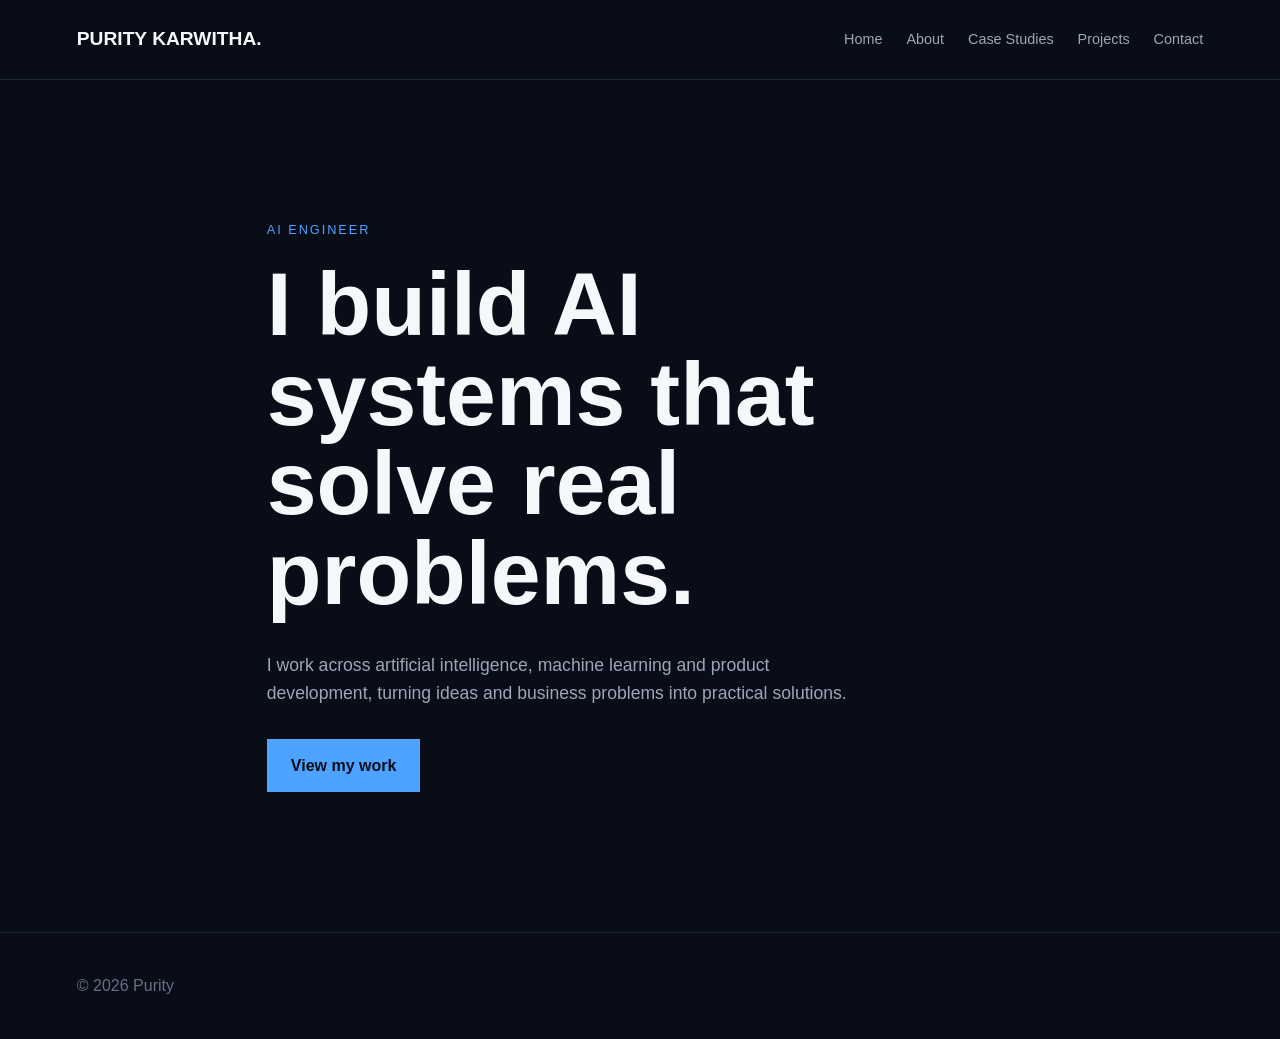
==== index.html @ 37aed7cf "Update index.html" ====
<!DOCTYPE html>
<html lang="en">
<head>
    <meta charset="UTF-8">
    <meta name="viewport" content="width=device-width, initial-scale=1.0">
    <title>Purity Karwitha | AI Engineer</title>
    <link rel="stylesheet" href="style.css">
</head>

<body>

<header>
    <nav>
        <a href="index.html" class="logo">PURITY KARWITHA.</a>

        <div class="nav-links">
            <a href="index.html">Home</a>
            <a href="about.html">About</a>
            <a href="case-studies.html">Case Studies</a>
            <a href="projects.html">Projects</a>
            <a href="contact.html">Contact</a>
        </div>
    </nav>
</header>

<main>

    <section class="hero">
        <p class="eyebrow">AI ENGINEER</p>

        <h1>
            I build AI systems
            that solve real problems.
        </h1>

        <p class="intro">
            I work across artificial intelligence, machine learning
            and product development, turning ideas and business problems
            into practical solutions.
        </p>

        <a href="case-studies.html" class="button">
            View my work
        </a>
    </section>

</main>

<footer>
    <p>© 2026 Purity</p>
</footer>

</body>
</html>
---- style.css ----
* {
    margin: 0;
    padding: 0;
    box-sizing: border-box;
}

body {
    font-family: Arial, sans-serif;
    background: #080D18;
    color: #F5F7FA;
    line-height: 1.6;
}

header {
    padding: 24px 6%;
    border-bottom: 1px solid #1B2638;
}

nav {
    display: flex;
    justify-content: space-between;
    align-items: center;
}

.logo {
    font-weight: bold;
    font-size: 1.2rem;
    color: #F5F7FA;
    text-decoration: none;
}

.nav-links {
    display: flex;
    gap: 24px;
}

.nav-links a {
    color: #9BA7B8;
    text-decoration: none;
    font-size: 0.9rem;
}

.nav-links a:hover {
    color: #4DA3FF;
}

.hero {
    max-width: 900px;
    margin: 140px auto;
    padding: 0 6%;
}

.eyebrow {
    color: #4DA3FF;
    font-size: 0.8rem;
    letter-spacing: 0.15em;
    margin-bottom: 20px;
}

h1 {
    font-size: clamp(3rem, 7vw, 6rem);
    line-height: 1;
    max-width: 850px;
    margin-bottom: 32px;
}

.intro {
    max-width: 600px;
    font-size: 1.1rem;
    color: #9BA7B8;
    margin-bottom: 32px;
}

.button {
    display: inline-block;
    background: #4DA3FF;
    color: #080D18;
    padding: 14px 24px;
    text-decoration: none;
    font-weight: bold;
}

.button:hover {
    background: #78BBFF;
}

.page {
    max-width: 900px;
    margin: 120px auto;
    padding: 0 6%;
}

.page h1 {
    max-width: 800px;
    margin-bottom: 50px;
}

.content {
    max-width: 650px;
}

.content p {
    margin-bottom: 24px;
    font-size: 1.1rem;
    color: #9BA7B8;
}

footer {
    padding: 40px 6%;
    color: #667085;
    border-top: 1px solid #1B2638;
}

@media (max-width: 700px) {

    nav {
        align-items: flex-start;
        gap: 20px;
    }

    .nav-links {
        flex-wrap: wrap;
        justify-content: flex-end;
        gap: 12px;
    }

    .hero {
        margin: 90px auto;
    }

    h1 {
        font-size: 3rem;
    }
}

.page {
    max-width: 900px;
    margin: 120px auto;
    padding: 0 6%;
}

.page h1 {
    max-width: 800px;
    margin-bottom: 50px;
}

.content {
    max-width: 650px;
}

.content p {
    margin-bottom: 24px;
    font-size: 1.1rem;
    color:  #9BA7B8;
}
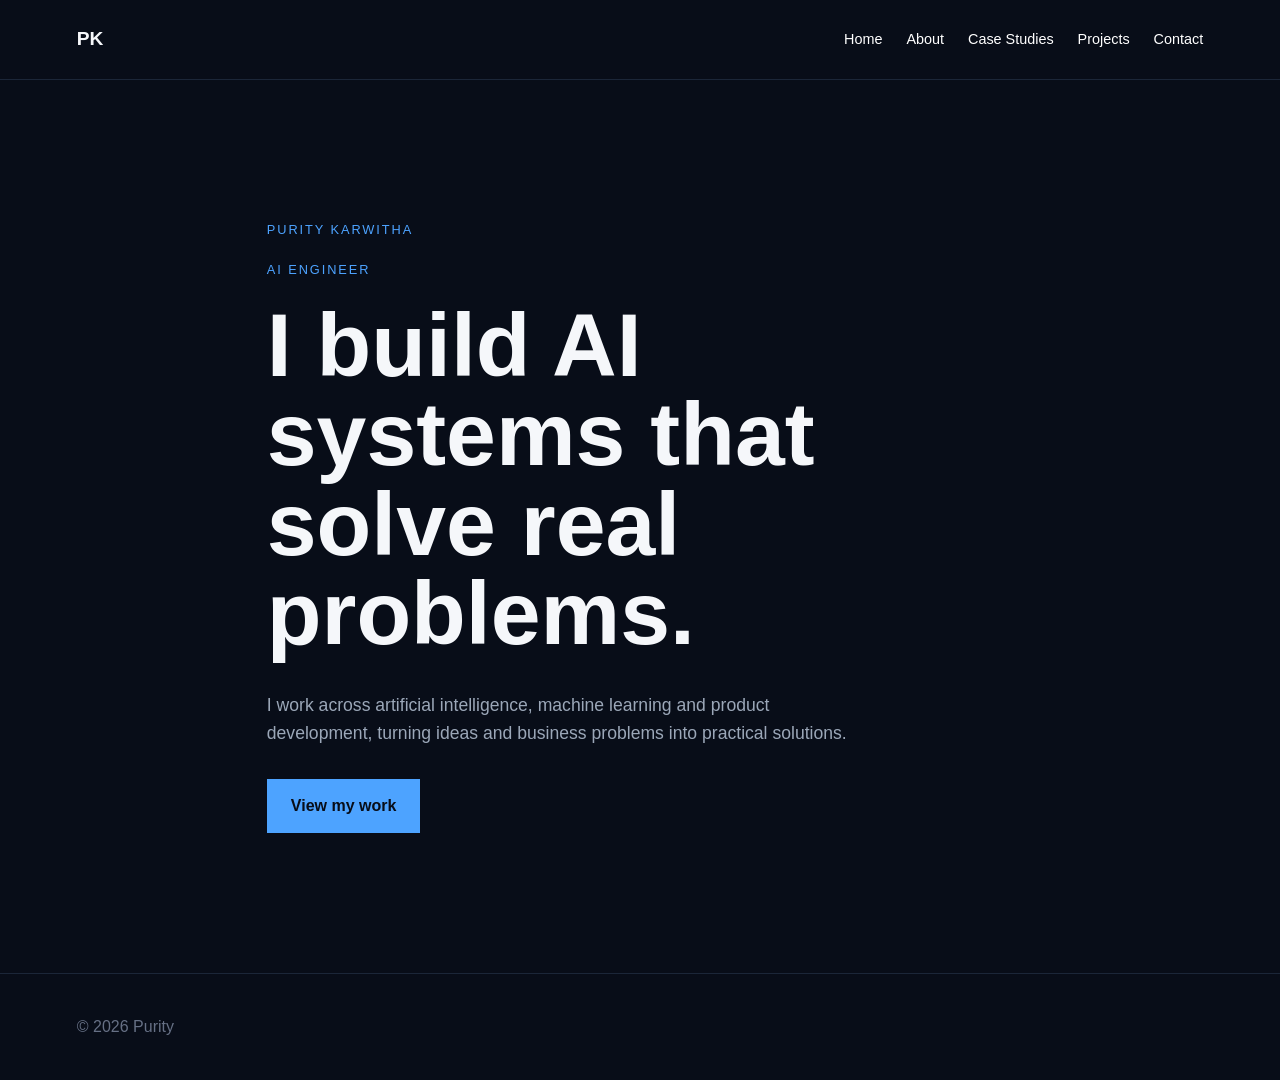
==== commit bcd29c60: "Update logo text from 'PURITY KARWITHA' to 'PK'" ====
--- a/index.html
+++ b/index.html
@@ -11,7 +11,7 @@
 
 <header>
     <nav>
-        <a href="index.html" class="logo">PURITY KARWITHA.</a>
+        <a href="index.html" class="logo">PK</a>
 
         <div class="nav-links">
             <a href="index.html">Home</a>
@@ -26,6 +26,7 @@
 <main>
 
     <section class="hero">
+        <p class="eyebrow">PURITY KARWITHA</p>
         <p class="eyebrow">AI ENGINEER</p>
 
         <h1>
--- a/style.css
+++ b/style.css
@@ -35,7 +35,7 @@
 }
 
 .nav-links a {
-    color: #9BA7B8;
+    color: white;
     text-decoration: none;
     font-size: 0.9rem;
 }
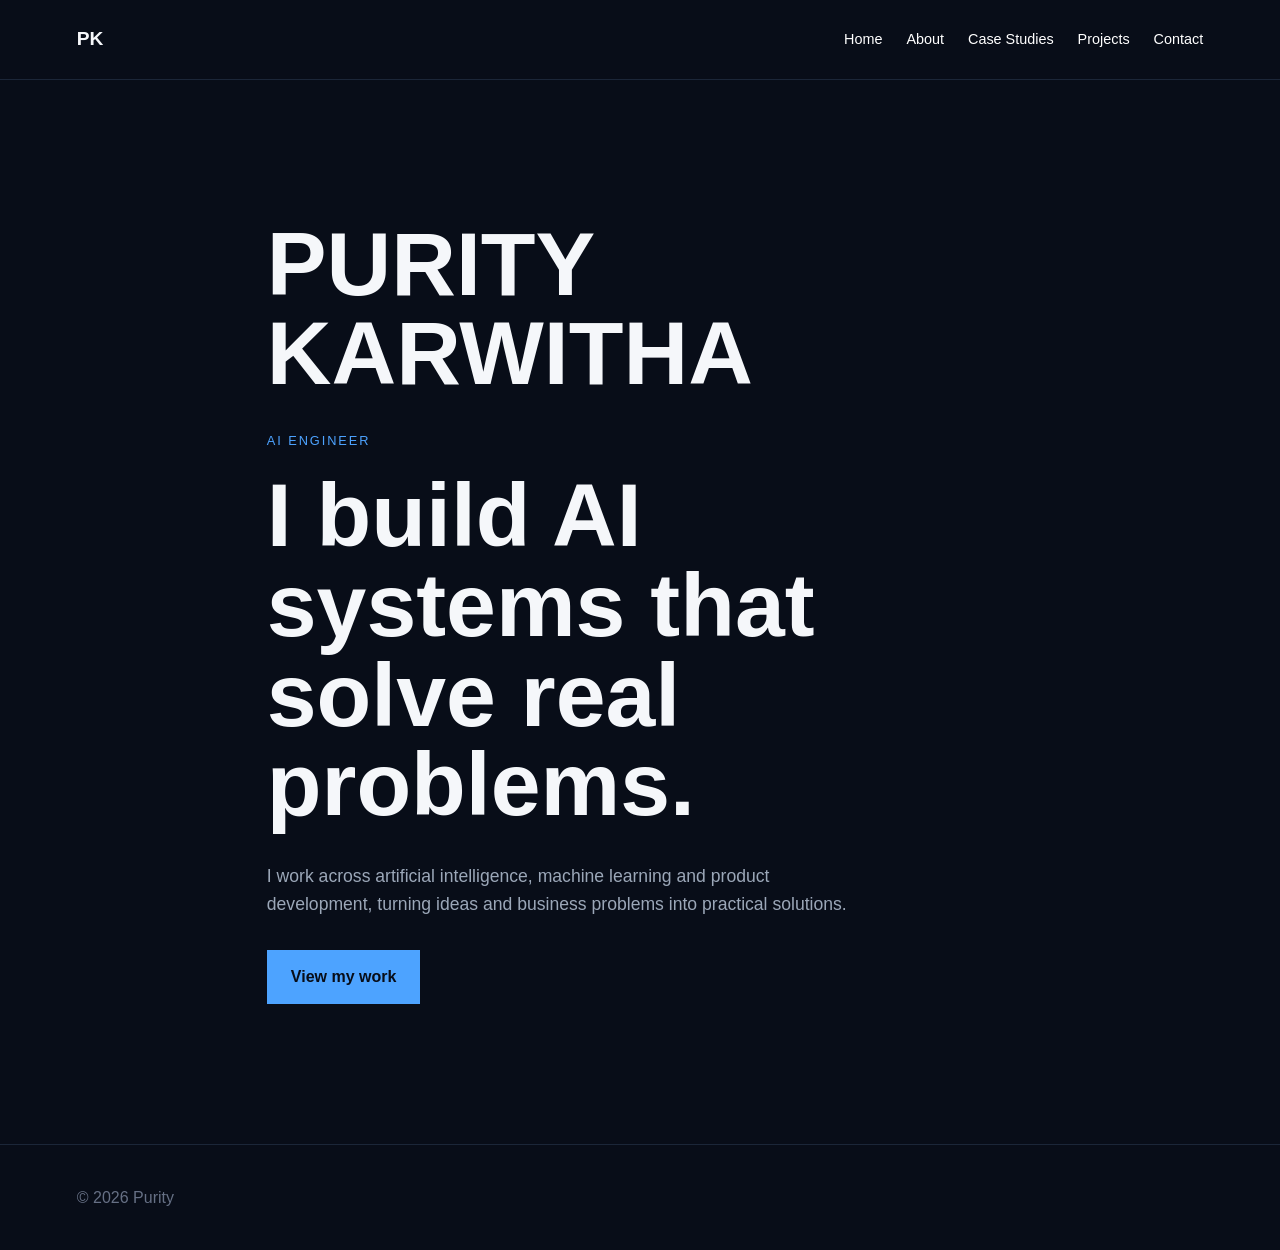
==== commit 1f67d84c: "Change eyebrow paragraph to main heading" ====
--- a/index.html
+++ b/index.html
@@ -26,7 +26,7 @@
 <main>
 
     <section class="hero">
-        <p class="eyebrow">PURITY KARWITHA</p>
+        <h1>PURITY KARWITHA</h1>
         <p class="eyebrow">AI ENGINEER</p>
 
         <h1>
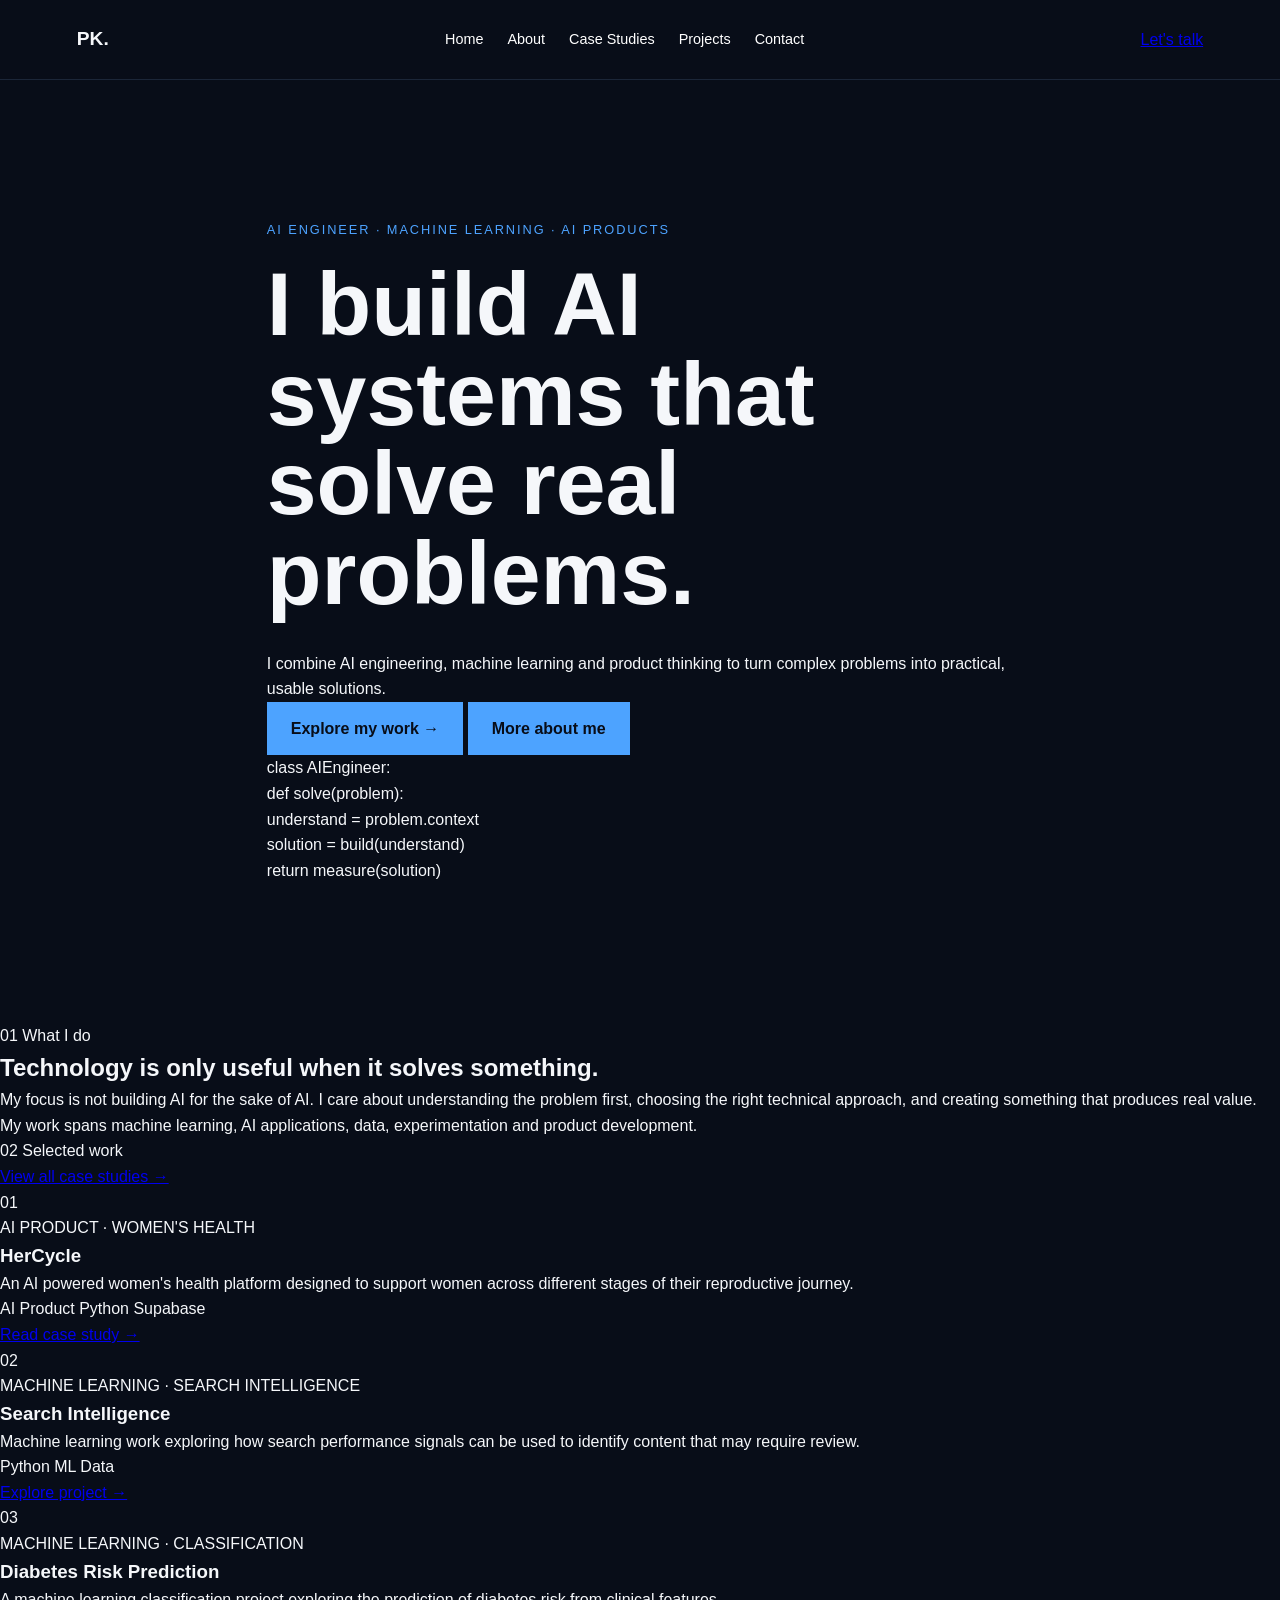
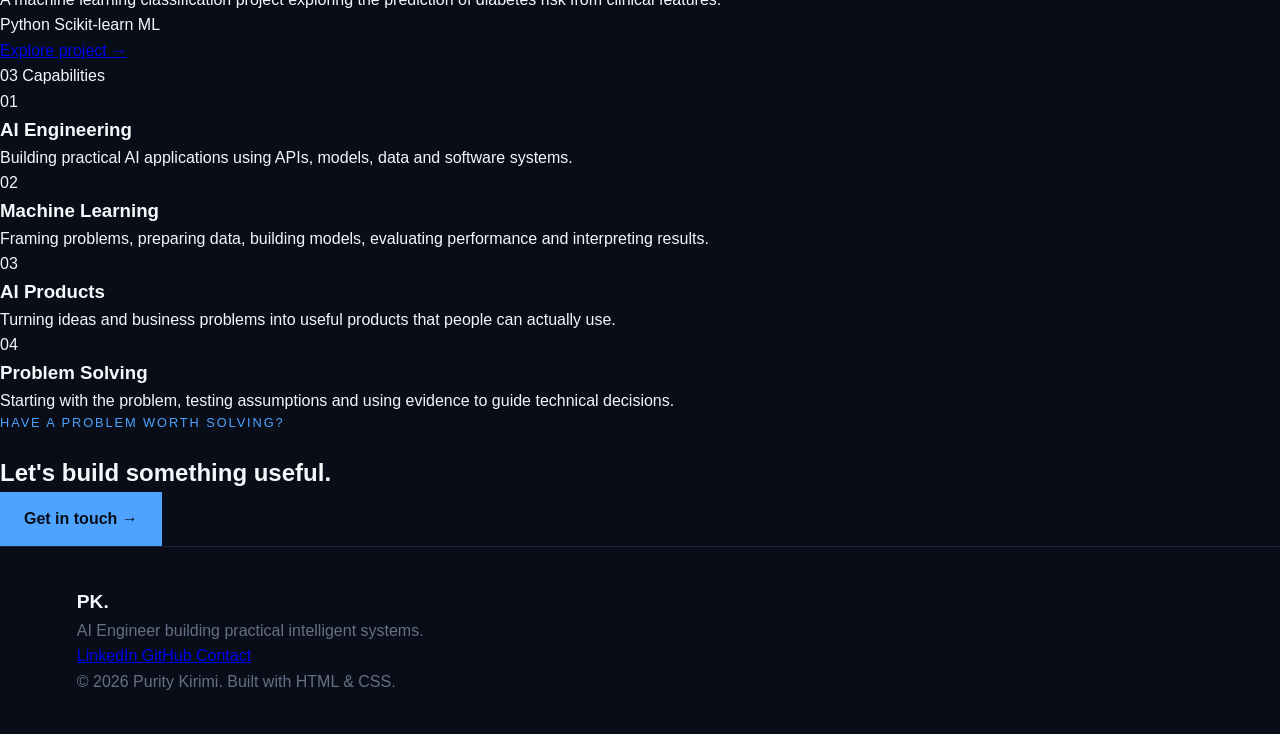
==== commit 0163e01f: "Revise header, title, and footer content Updated the title and footer information, modified header a" ====
--- a/index.html
+++ b/index.html
@@ -3,52 +3,392 @@
 <head>
     <meta charset="UTF-8">
     <meta name="viewport" content="width=device-width, initial-scale=1.0">
-    <title>Purity Karwitha | AI Engineer</title>
+
+    <title>Purity Kirimi | AI Engineer</title>
+
+    <meta name="description"
+          content="Purity Kirimi is an AI Engineer building practical AI, machine learning and intelligent products that solve real problems.">
+
     <link rel="stylesheet" href="style.css">
 </head>
 
 <body>
 
-<header>
-    <nav>
-        <a href="index.html" class="logo">PK</a>
+<header class="site-header">
+    <nav class="navbar">
+
+        <a href="index.html" class="logo">
+            PK<span>.</span>
+        </a>
 
         <div class="nav-links">
-            <a href="index.html">Home</a>
+            <a href="index.html" class="active">Home</a>
             <a href="about.html">About</a>
             <a href="case-studies.html">Case Studies</a>
             <a href="projects.html">Projects</a>
             <a href="contact.html">Contact</a>
         </div>
+
+        <a href="contact.html" class="nav-cta">
+            Let's talk
+        </a>
+
     </nav>
 </header>
 
+
 <main>
 
+    <!-- HERO -->
+
     <section class="hero">
-        <h1>PURITY KARWITHA</h1>
-        <p class="eyebrow">AI ENGINEER</p>
-
-        <h1>
-            I build AI systems
-            that solve real problems.
-        </h1>
-
-        <p class="intro">
-            I work across artificial intelligence, machine learning
-            and product development, turning ideas and business problems
-            into practical solutions.
+
+        <div class="hero-content">
+
+            <p class="eyebrow">
+                AI ENGINEER · MACHINE LEARNING · AI PRODUCTS
+            </p>
+
+            <h1>
+                I build AI systems
+                <span>that solve real problems.</span>
+            </h1>
+
+            <p class="hero-description">
+                I combine AI engineering, machine learning and product
+                thinking to turn complex problems into practical,
+                usable solutions.
+            </p>
+
+            <div class="hero-buttons">
+
+                <a href="case-studies.html" class="button primary">
+                    Explore my work →
+                </a>
+
+                <a href="about.html" class="button secondary">
+                    More about me
+                </a>
+
+            </div>
+
+        </div>
+
+
+        <div class="hero-visual">
+
+            <div class="orb orb-one"></div>
+            <div class="orb orb-two"></div>
+
+            <div class="code-card">
+
+                <div class="window-bar">
+                    <span></span>
+                    <span></span>
+                    <span></span>
+                </div>
+
+                <div class="code-content">
+
+                    <p><span class="code-keyword">class</span> AIEngineer:</p>
+
+                    <p class="indent">
+                        <span class="code-keyword">def</span>
+                        <span class="code-function">solve</span>(problem):
+                    </p>
+
+                    <p class="indent-two">
+                        understand = problem.context
+                    </p>
+
+                    <p class="indent-two">
+                        solution = build(understand)
+                    </p>
+
+                    <p class="indent-two">
+                        <span class="code-keyword">return</span> measure(solution)
+                    </p>
+
+                </div>
+
+            </div>
+
+        </div>
+
+    </section>
+
+
+    <!-- TRUST / INTRO -->
+
+    <section class="intro-section">
+
+        <div class="section-label">
+            <span>01</span>
+            What I do
+        </div>
+
+        <div class="intro-grid">
+
+            <h2>
+                Technology is only useful
+                when it solves something.
+            </h2>
+
+            <div>
+                <p>
+                    My focus is not building AI for the sake of AI.
+                    I care about understanding the problem first,
+                    choosing the right technical approach, and
+                    creating something that produces real value.
+                </p>
+
+                <p>
+                    My work spans machine learning, AI applications,
+                    data, experimentation and product development.
+                </p>
+            </div>
+
+        </div>
+
+    </section>
+
+
+    <!-- SELECTED WORK -->
+
+    <section class="work-section">
+
+        <div class="section-heading">
+
+            <div class="section-label">
+                <span>02</span>
+                Selected work
+            </div>
+
+            <a href="case-studies.html">
+                View all case studies →
+            </a>
+
+        </div>
+
+
+        <div class="work-grid">
+
+            <article class="work-card featured">
+
+                <div class="work-number">01</div>
+
+                <div class="work-content">
+
+                    <p class="work-type">
+                        AI PRODUCT · WOMEN'S HEALTH
+                    </p>
+
+                    <h3>HerCycle</h3>
+
+                    <p>
+                        An AI powered women's health platform designed
+                        to support women across different stages of
+                        their reproductive journey.
+                    </p>
+
+                    <div class="tags">
+                        <span>AI</span>
+                        <span>Product</span>
+                        <span>Python</span>
+                        <span>Supabase</span>
+                    </div>
+
+                    <a href="case-studies.html" class="text-link">
+                        Read case study →
+                    </a>
+
+                </div>
+
+            </article>
+
+
+            <article class="work-card">
+
+                <div class="work-number">02</div>
+
+                <div class="work-content">
+
+                    <p class="work-type">
+                        MACHINE LEARNING · SEARCH INTELLIGENCE
+                    </p>
+
+                    <h3>Search Intelligence</h3>
+
+                    <p>
+                        Machine learning work exploring how search
+                        performance signals can be used to identify
+                        content that may require review.
+                    </p>
+
+                    <div class="tags">
+                        <span>Python</span>
+                        <span>ML</span>
+                        <span>Data</span>
+                    </div>
+
+                    <a href="case-studies.html" class="text-link">
+                        Explore project →
+                    </a>
+
+                </div>
+
+            </article>
+
+
+            <article class="work-card">
+
+                <div class="work-number">03</div>
+
+                <div class="work-content">
+
+                    <p class="work-type">
+                        MACHINE LEARNING · CLASSIFICATION
+                    </p>
+
+                    <h3>Diabetes Risk Prediction</h3>
+
+                    <p>
+                        A machine learning classification project
+                        exploring the prediction of diabetes risk
+                        from clinical features.
+                    </p>
+
+                    <div class="tags">
+                        <span>Python</span>
+                        <span>Scikit-learn</span>
+                        <span>ML</span>
+                    </div>
+
+                    <a href="case-studies.html" class="text-link">
+                        Explore project →
+                    </a>
+
+                </div>
+
+            </article>
+
+        </div>
+
+    </section>
+
+
+    <!-- CAPABILITIES -->
+
+    <section class="capabilities-section">
+
+        <div class="section-label">
+            <span>03</span>
+            Capabilities
+        </div>
+
+        <div class="capabilities-grid">
+
+            <div class="capability">
+                <span>01</span>
+                <h3>AI Engineering</h3>
+                <p>
+                    Building practical AI applications using APIs,
+                    models, data and software systems.
+                </p>
+            </div>
+
+            <div class="capability">
+                <span>02</span>
+                <h3>Machine Learning</h3>
+                <p>
+                    Framing problems, preparing data, building models,
+                    evaluating performance and interpreting results.
+                </p>
+            </div>
+
+            <div class="capability">
+                <span>03</span>
+                <h3>AI Products</h3>
+                <p>
+                    Turning ideas and business problems into useful
+                    products that people can actually use.
+                </p>
+            </div>
+
+            <div class="capability">
+                <span>04</span>
+                <h3>Problem Solving</h3>
+                <p>
+                    Starting with the problem, testing assumptions and
+                    using evidence to guide technical decisions.
+                </p>
+            </div>
+
+        </div>
+
+    </section>
+
+
+    <!-- CTA -->
+
+    <section class="final-cta">
+
+        <p class="eyebrow">
+            HAVE A PROBLEM WORTH SOLVING?
         </p>
 
-        <a href="case-studies.html" class="button">
-            View my work
+        <h2>
+            Let's build something
+            useful.
+        </h2>
+
+        <a href="contact.html" class="button primary">
+            Get in touch →
         </a>
+
     </section>
 
 </main>
 
+
 <footer>
-    <p>© 2026 Purity</p>
+
+    <div class="footer-content">
+
+        <div>
+            <a href="index.html" class="logo">
+                PK<span>.</span>
+            </a>
+
+            <p>
+                AI Engineer building practical intelligent systems.
+            </p>
+        </div>
+
+        <div class="footer-links">
+
+            <a href="https://www.linkedin.com/in/purity-karwitha-9357a41b6"
+               target="_blank">
+                LinkedIn
+            </a>
+
+            <a href="https://github.com/pkirimi"
+               target="_blank">
+                GitHub
+            </a>
+
+            <a href="contact.html">
+                Contact
+            </a>
+
+        </div>
+
+    </div>
+
+    <p class="copyright">
+        © 2026 Purity Kirimi. Built with HTML & CSS.
+    </p>
+
 </footer>
 
 </body>
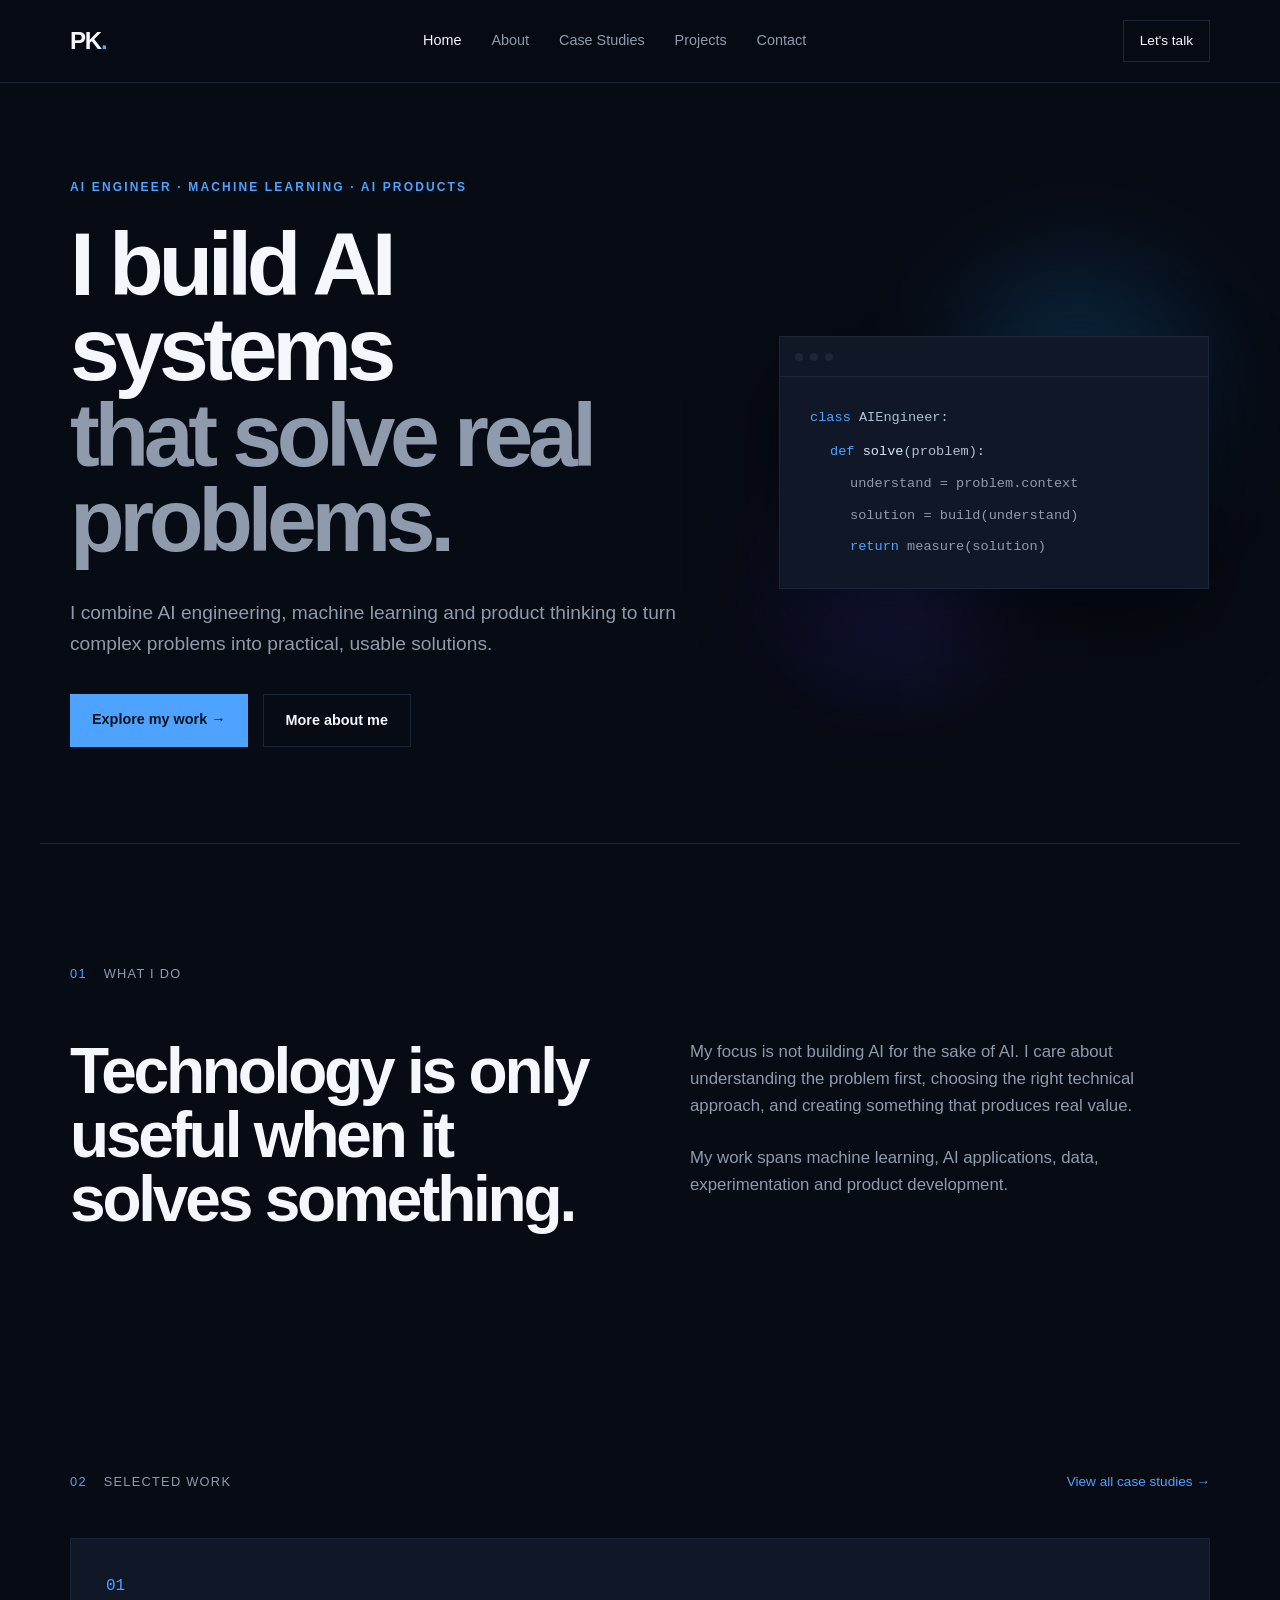
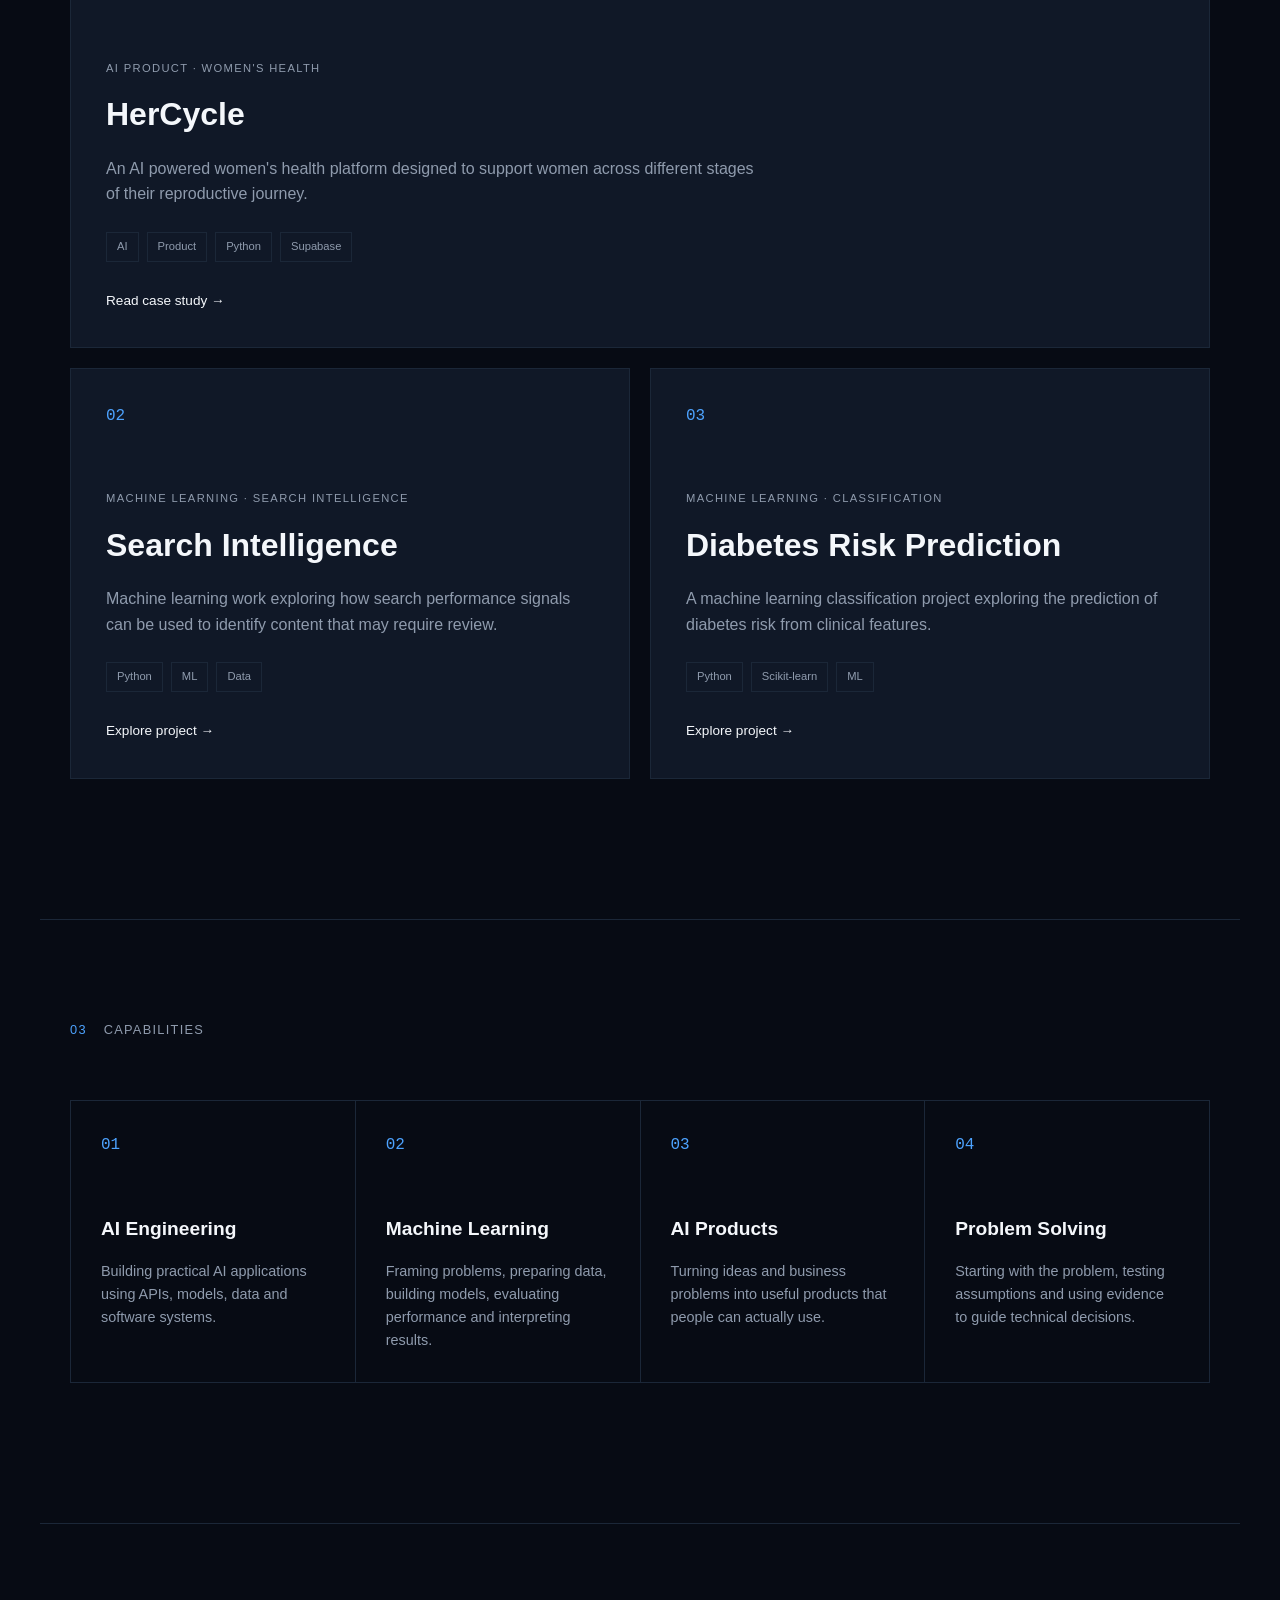
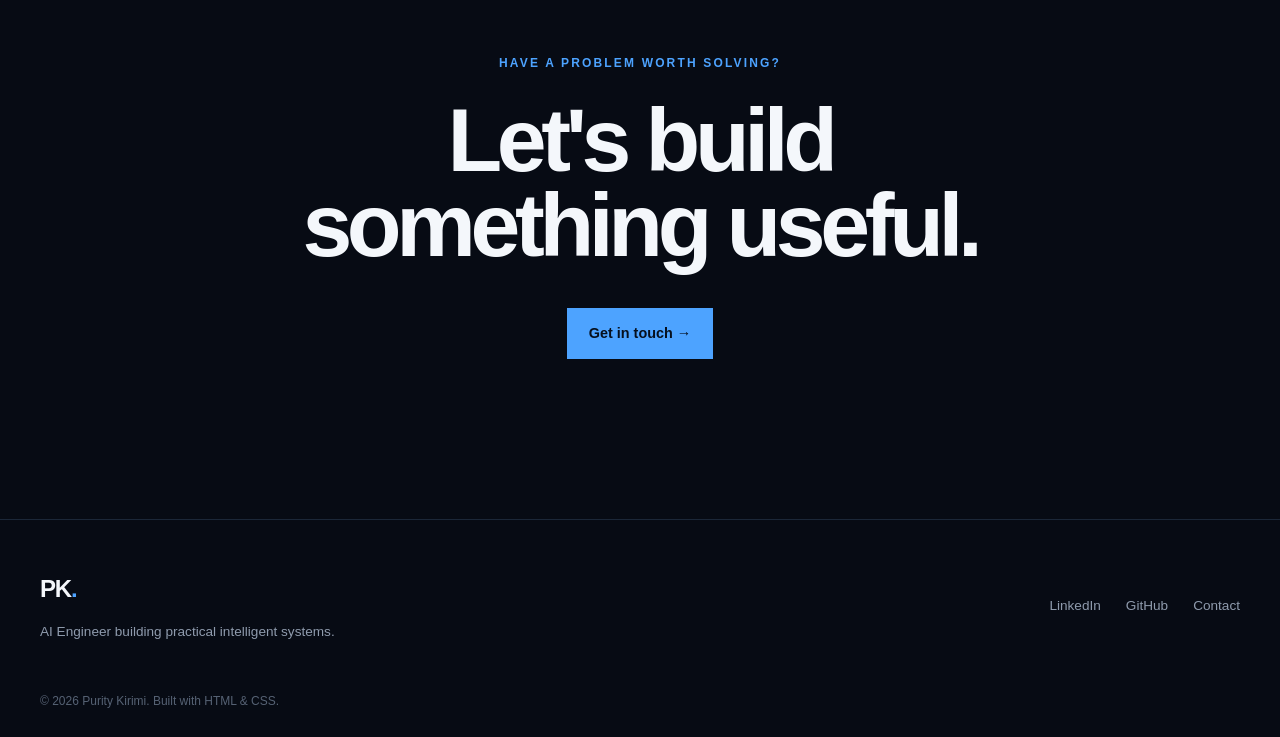
==== commit 093dd7db: "Add meta tags to index.html for SEO Added meta tags for SEO and social sharing." ====
--- a/index.html
+++ b/index.html
@@ -1,5 +1,11 @@
 <!DOCTYPE html>
 <html lang="en">
+    <meta name="description" content="Purity Kirimi — AI Product Engineer building practical AI, machine learning and intelligent products that solve real problems.">
+<meta name="author" content="Purity Kirimi">
+<meta property="og:title" content="Purity Kirimi | AI Product Engineer">
+<meta property="og:description" content="AI Product Engineer building practical AI and intelligent products to solve real problems.">
+<meta property="og:type" content="website">
+<meta property="og:url" content="https://pkirimi.github.io/Purity-Portfolio/">
 <head>
     <meta charset="UTF-8">
     <meta name="viewport" content="width=device-width, initial-scale=1.0">
--- a/style.css
+++ b/style.css
@@ -4,152 +4,874 @@
     box-sizing: border-box;
 }
 
+:root {
+    --bg: #070B14;
+    --bg-light: #0C1220;
+    --card: #101827;
+    --card-hover: #131F32;
+
+    --text: #F4F7FB;
+    --muted: #8F9BAD;
+
+    --blue: #4DA3FF;
+    --blue-light: #82C2FF;
+
+    --border: #1B2738;
+
+    --max-width: 1200px;
+}
+
+html {
+    scroll-behavior: smooth;
+}
+
 body {
-    font-family: Arial, sans-serif;
-    background: #080D18;
-    color: #F5F7FA;
+    font-family: Arial, Helvetica, sans-serif;
+    background: var(--bg);
+    color: var(--text);
     line-height: 1.6;
 }
 
-header {
-    padding: 24px 6%;
-    border-bottom: 1px solid #1B2638;
-}
-
-nav {
+a {
+    color: inherit;
+    text-decoration: none;
+}
+
+
+/* HEADER */
+
+.site-header {
+    border-bottom: 1px solid var(--border);
+    position: sticky;
+    top: 0;
+    z-index: 100;
+    background: rgba(7, 11, 20, 0.92);
+    backdrop-filter: blur(14px);
+}
+
+.navbar {
+    max-width: var(--max-width);
+    margin: auto;
+    padding: 20px 30px;
+
+    display: flex;
+    align-items: center;
+    justify-content: space-between;
+}
+
+.logo {
+    font-size: 1.5rem;
+    font-weight: 800;
+    letter-spacing: -0.05em;
+}
+
+.logo span {
+    color: var(--blue);
+}
+
+.nav-links {
+    display: flex;
+    gap: 30px;
+}
+
+.nav-links a {
+    color: var(--muted);
+    font-size: 0.9rem;
+    transition: 0.2s;
+}
+
+.nav-links a:hover,
+.nav-links .active {
+    color: var(--text);
+}
+
+.nav-cta {
+    border: 1px solid var(--border);
+    padding: 9px 16px;
+    font-size: 0.85rem;
+}
+
+.nav-cta:hover {
+    border-color: var(--blue);
+}
+
+
+/* GENERAL */
+
+main {
+    overflow: hidden;
+}
+
+.hero,
+.intro-section,
+.work-section,
+.capabilities-section,
+.final-cta {
+    max-width: var(--max-width);
+    margin: auto;
+    padding-left: 30px;
+    padding-right: 30px;
+}
+
+.eyebrow {
+    color: var(--blue);
+    font-size: 0.75rem;
+    letter-spacing: 0.18em;
+    font-weight: 700;
+}
+
+.section-label {
+    color: var(--muted);
+    font-size: 0.8rem;
+    letter-spacing: 0.1em;
+    text-transform: uppercase;
+}
+
+.section-label span {
+    color: var(--blue);
+    margin-right: 12px;
+}
+
+
+/* HERO */
+
+.hero {
+    min-height: 760px;
+
+    display: grid;
+    grid-template-columns: 1.2fr 0.8fr;
+    align-items: center;
+    gap: 60px;
+}
+
+.hero h1 {
+    font-size: clamp(3.5rem, 7vw, 7rem);
+    line-height: 0.95;
+    letter-spacing: -0.06em;
+    margin: 25px 0 35px;
+}
+
+.hero h1 span {
+    display: block;
+    color: var(--muted);
+}
+
+.hero-description {
+    max-width: 650px;
+    font-size: 1.2rem;
+    color: var(--muted);
+    margin-bottom: 35px;
+}
+
+.hero-buttons {
+    display: flex;
+    gap: 15px;
+    flex-wrap: wrap;
+}
+
+.button {
+    display: inline-block;
+    padding: 14px 22px;
+    font-size: 0.9rem;
+    font-weight: 700;
+    transition: 0.2s;
+}
+
+.button.primary {
+    background: var(--blue);
+    color: #06101E;
+}
+
+.button.primary:hover {
+    background: var(--blue-light);
+    transform: translateY(-2px);
+}
+
+.button.secondary {
+    border: 1px solid var(--border);
+    color: var(--text);
+}
+
+.button.secondary:hover {
+    border-color: var(--blue);
+}
+
+
+/* HERO VISUAL */
+
+.hero-visual {
+    height: 430px;
+    position: relative;
+
+    display: flex;
+    align-items: center;
+    justify-content: center;
+}
+
+.code-card {
+    width: 100%;
+    max-width: 430px;
+    background: var(--card);
+    border: 1px solid var(--border);
+    box-shadow: 0 30px 80px rgba(0, 0, 0, 0.45);
+    position: relative;
+    z-index: 2;
+}
+
+.window-bar {
+    height: 40px;
+    border-bottom: 1px solid var(--border);
+    display: flex;
+    align-items: center;
+    gap: 7px;
+    padding-left: 15px;
+}
+
+.window-bar span {
+    width: 8px;
+    height: 8px;
+    border-radius: 50%;
+    background: var(--border);
+}
+
+.code-content {
+    padding: 30px;
+    font-family: "Courier New", monospace;
+    font-size: 0.85rem;
+    color: #AFC0D5;
+}
+
+.code-keyword {
+    color: var(--blue);
+}
+
+.code-function {
+    color: #D9E8F7;
+}
+
+.indent {
+    padding-left: 20px;
+    margin-top: 12px;
+}
+
+.indent-two {
+    padding-left: 40px;
+    margin-top: 10px;
+    color: var(--muted);
+}
+
+.orb {
+    position: absolute;
+    border-radius: 50%;
+    filter: blur(60px);
+    opacity: 0.35;
+}
+
+.orb-one {
+    width: 220px;
+    height: 220px;
+    background: #1769AA;
+    top: 30px;
+    right: 20px;
+}
+
+.orb-two {
+    width: 160px;
+    height: 160px;
+    background: #4338CA;
+    bottom: 20px;
+    left: 30px;
+}
+
+
+/* INTRO */
+
+.intro-section {
+    padding-top: 120px;
+    padding-bottom: 140px;
+    border-top: 1px solid var(--border);
+}
+
+.intro-grid {
+    margin-top: 55px;
+
+    display: grid;
+    grid-template-columns: 1fr 1fr;
+    gap: 100px;
+}
+
+.intro-grid h2 {
+    font-size: clamp(2.5rem, 5vw, 4.5rem);
+    line-height: 1;
+    letter-spacing: -0.05em;
+}
+
+.intro-grid p {
+    color: var(--muted);
+    font-size: 1.05rem;
+    margin-bottom: 25px;
+}
+
+
+/* WORK */
+
+.work-section {
+    padding-top: 100px;
+    padding-bottom: 140px;
+}
+
+.section-heading {
     display: flex;
     justify-content: space-between;
     align-items: center;
-}
-
-.logo {
-    font-weight: bold;
+    margin-bottom: 45px;
+}
+
+.section-heading > a {
+    color: var(--blue);
+    font-size: 0.85rem;
+}
+
+.work-grid {
+    display: grid;
+    grid-template-columns: 1fr 1fr;
+    gap: 20px;
+}
+
+.work-card {
+    background: var(--card);
+    border: 1px solid var(--border);
+    padding: 35px;
+    min-height: 390px;
+    display: flex;
+    flex-direction: column;
+    transition: 0.25s;
+}
+
+.work-card:hover {
+    background: var(--card-hover);
+    border-color: #2B4260;
+    transform: translateY(-4px);
+}
+
+.work-card.featured {
+    grid-column: span 2;
+    min-height: 350px;
+}
+
+.work-number {
+    color: var(--blue);
+    font-family: "Courier New", monospace;
+    margin-bottom: 60px;
+}
+
+.work-content {
+    margin-top: auto;
+}
+
+.work-type {
+    color: var(--blue);
+    font-size: 0.7rem;
+    letter-spacing: 0.12em;
+    margin-bottom: 12px;
+}
+
+.work-card h3 {
+    font-size: 2rem;
+    margin-bottom: 15px;
+}
+
+.work-card p {
+    color: var(--muted);
+    max-width: 650px;
+}
+
+.tags {
+    display: flex;
+    flex-wrap: wrap;
+    gap: 8px;
+    margin: 25px 0;
+}
+
+.tags span {
+    border: 1px solid var(--border);
+    padding: 5px 10px;
+    font-size: 0.7rem;
+    color: var(--muted);
+}
+
+.text-link {
+    color: var(--text);
+    font-size: 0.85rem;
+}
+
+.text-link:hover {
+    color: var(--blue);
+}
+
+
+/* CAPABILITIES */
+
+.capabilities-section {
+    padding-top: 100px;
+    padding-bottom: 140px;
+    border-top: 1px solid var(--border);
+}
+
+.capabilities-grid {
+    margin-top: 60px;
+
+    display: grid;
+    grid-template-columns: repeat(4, 1fr);
+    border-top: 1px solid var(--border);
+    border-left: 1px solid var(--border);
+}
+
+.capability {
+    padding: 30px;
+    min-height: 260px;
+    border-right: 1px solid var(--border);
+    border-bottom: 1px solid var(--border);
+}
+
+.capability span {
+    color: var(--blue);
+    font-family: "Courier New", monospace;
+}
+
+.capability h3 {
+    margin: 55px 0 15px;
     font-size: 1.2rem;
-    color: #F5F7FA;
-    text-decoration: none;
-}
-
-.nav-links {
-    display: flex;
-    gap: 24px;
-}
-
-.nav-links a {
-    color: white;
-    text-decoration: none;
+}
+
+.capability p {
+    color: var(--muted);
     font-size: 0.9rem;
 }
 
-.nav-links a:hover {
-    color: #4DA3FF;
-}
-
-.hero {
-    max-width: 900px;
-    margin: 140px auto;
-    padding: 0 6%;
-}
-
-.eyebrow {
-    color: #4DA3FF;
-    font-size: 0.8rem;
-    letter-spacing: 0.15em;
-    margin-bottom: 20px;
-}
-
-h1 {
+
+/* FINAL CTA */
+
+.final-cta {
+    padding-top: 130px;
+    padding-bottom: 160px;
+    text-align: center;
+    border-top: 1px solid var(--border);
+}
+
+.final-cta h2 {
     font-size: clamp(3rem, 7vw, 6rem);
-    line-height: 1;
-    max-width: 850px;
-    margin-bottom: 32px;
-}
-
-.intro {
-    max-width: 600px;
-    font-size: 1.1rem;
-    color: #9BA7B8;
-    margin-bottom: 32px;
-}
-
-.button {
-    display: inline-block;
-    background: #4DA3FF;
-    color: #080D18;
-    padding: 14px 24px;
-    text-decoration: none;
-    font-weight: bold;
-}
-
-.button:hover {
-    background: #78BBFF;
-}
-
-.page {
-    max-width: 900px;
-    margin: 120px auto;
-    padding: 0 6%;
-}
-
-.page h1 {
+    line-height: 0.95;
+    letter-spacing: -0.06em;
+    margin: 25px auto 40px;
     max-width: 800px;
-    margin-bottom: 50px;
-}
-
-.content {
-    max-width: 650px;
-}
-
-.content p {
-    margin-bottom: 24px;
-    font-size: 1.1rem;
-    color: #9BA7B8;
-}
+}
+
+
+/* FOOTER */
 
 footer {
-    padding: 40px 6%;
-    color: #667085;
-    border-top: 1px solid #1B2638;
-}
-
-@media (max-width: 700px) {
-
-    nav {
+    border-top: 1px solid var(--border);
+    padding: 50px 30px 25px;
+}
+
+.footer-content {
+    max-width: var(--max-width);
+    margin: auto;
+
+    display: flex;
+    justify-content: space-between;
+    gap: 40px;
+}
+
+.footer-content p {
+    color: var(--muted);
+    margin-top: 12px;
+    font-size: 0.85rem;
+}
+
+.footer-links {
+    display: flex;
+    gap: 25px;
+    align-items: center;
+}
+
+.footer-links a {
+    color: var(--muted);
+    font-size: 0.85rem;
+}
+
+.footer-links a:hover {
+    color: var(--blue);
+}
+
+.copyright {
+    max-width: var(--max-width);
+    margin: 50px auto 0;
+    color: #566274;
+    font-size: 0.75rem;
+}
+
+
+/* MOBILE */
+
+@media (max-width: 900px) {
+
+    .hero {
+        grid-template-columns: 1fr;
+        padding-top: 80px;
+        padding-bottom: 100px;
+    }
+
+    .hero-visual {
+        height: 350px;
+    }
+
+    .intro-grid {
+        grid-template-columns: 1fr;
+        gap: 40px;
+    }
+
+    .capabilities-grid {
+        grid-template-columns: 1fr 1fr;
+    }
+}
+
+
+@media (max-width: 650px) {
+
+    .navbar {
+        flex-wrap: wrap;
+        gap: 20px;
+    }
+
+    .nav-links {
+        order: 3;
+        width: 100%;
+        justify-content: space-between;
+        gap: 10px;
+    }
+
+    .nav-links a {
+        font-size: 0.75rem;
+    }
+
+    .nav-cta {
+        display: none;
+    }
+
+    .hero {
+        min-height: auto;
+        padding-top: 90px;
+    }
+
+    .hero h1 {
+        font-size: 3.4rem;
+    }
+
+    .hero-description {
+        font-size: 1rem;
+    }
+
+    .work-grid {
+        grid-template-columns: 1fr;
+    }
+
+    .work-card.featured {
+        grid-column: span 1;
+    }
+
+    .capabilities-grid {
+        grid-template-columns: 1fr;
+    }
+
+    .section-heading {
         align-items: flex-start;
         gap: 20px;
-    }
-
-    .nav-links {
+        flex-direction: column;
+    }
+
+    .footer-content {
+        flex-direction: column;
+    }
+
+    .footer-links {
         flex-wrap: wrap;
-        justify-content: flex-end;
-        gap: 12px;
-    }
-
-    .hero {
-        margin: 90px auto;
-    }
-
-    h1 {
-        font-size: 3rem;
-    }
-}
-
-.page {
-    max-width: 900px;
-    margin: 120px auto;
-    padding: 0 6%;
-}
-
-.page h1 {
-    max-width: 800px;
-    margin-bottom: 50px;
-}
-
-.content {
-    max-width: 650px;
-}
-
-.content p {
-    margin-bottom: 24px;
-    font-size: 1.1rem;
-    color:  #9BA7B8;
-}
+    }
+}
+
+/* INNER PAGE HERO */
+
+.page-hero {
+    max-width: var(--max-width);
+    margin: auto;
+    padding: 150px 30px 120px;
+}
+
+.page-hero h1 {
+    max-width: 950px;
+    font-size: clamp(3.5rem, 7vw, 6.5rem);
+    line-height: 0.95;
+    letter-spacing: -0.06em;
+    margin: 25px 0 35px;
+}
+
+.page-hero h1 span {
+    color: var(--muted);
+}
+
+.page-intro {
+    max-width: 680px;
+    color: var(--muted);
+    font-size: 1.15rem;
+}
+
+
+/* CONTENT */
+
+.content-section {
+    max-width: var(--max-width);
+    margin: auto;
+    padding: 100px 30px;
+    border-top: 1px solid var(--border);
+}
+
+.two-column {
+    display: grid;
+    grid-template-columns: 1fr 1fr;
+    gap: 100px;
+    margin-top: 55px;
+}
+
+.two-column h2 {
+    font-size: clamp(2.2rem, 4vw, 4rem);
+    line-height: 1;
+    letter-spacing: -0.05em;
+}
+
+.prose p {
+    color: var(--muted);
+    margin-bottom: 25px;
+    font-size: 1.05rem;
+}
+
+
+/* SKILLS */
+
+.skills-section {
+    max-width: var(--max-width);
+    margin: auto;
+    padding: 100px 30px 140px;
+    border-top: 1px solid var(--border);
+}
+
+.skills-grid {
+    display: grid;
+    grid-template-columns: repeat(2, 1fr);
+    margin-top: 55px;
+    border-top: 1px solid var(--border);
+    border-left: 1px solid var(--border);
+}
+
+.skill-group {
+    padding: 35px;
+    min-height: 180px;
+    border-right: 1px solid var(--border);
+    border-bottom: 1px solid var(--border);
+}
+
+.skill-group h3 {
+    font-size: 1.4rem;
+    margin-bottom: 20px;
+}
+
+.skill-group p {
+    color: var(--muted);
+}
+
+
+/* CASE STUDIES */
+
+.case-list {
+    max-width: var(--max-width);
+    margin: auto;
+    padding: 0 30px;
+}
+
+.case-card {
+    border-top: 1px solid var(--border);
+    padding: 70px 0;
+}
+
+.case-card:last-child {
+    border-bottom: 1px solid var(--border);
+}
+
+.case-meta {
+    display: flex;
+    justify-content: space-between;
+    color: var(--blue);
+    font-family: "Courier New", monospace;
+    font-size: 0.75rem;
+    margin-bottom: 45px;
+}
+
+.case-main {
+    display: grid;
+    grid-template-columns: 1fr 1fr;
+    gap: 100px;
+}
+
+.case-main h2 {
+    font-size: clamp(2.5rem, 5vw, 4.5rem);
+    line-height: 1;
+    letter-spacing: -0.05em;
+    margin: 15px 0 25px;
+}
+
+.case-main > div:first-child > p:not(.work-type) {
+    color: var(--muted);
+    max-width: 500px;
+}
+
+.case-details {
+    display: flex;
+    flex-direction: column;
+    gap: 30px;
+}
+
+.case-details small {
+    color: var(--blue);
+    font-size: 0.7rem;
+    letter-spacing: 0.12em;
+}
+
+.case-details p {
+    color: var(--muted);
+    margin-top: 8px;
+}
+
+/* PROJECTS PAGE */
+
+.project-grid {
+    max-width: var(--max-width);
+    margin: 0 auto;
+    padding: 0 30px 120px;
+
+    display: grid;
+    grid-template-columns: repeat(2, minmax(0, 1fr));
+    gap: 20px;
+}
+
+.project-card {
+    min-height: 390px;
+    padding: 35px;
+
+    background: var(--card);
+    border: 1px solid var(--border);
+
+    display: flex;
+    flex-direction: column;
+
+    transition: 0.25s ease;
+}
+
+.project-card:hover {
+    transform: translateY(-5px);
+    background: var(--card-hover);
+    border-color: var(--blue);
+}
+
+.project-top {
+    display: flex;
+    justify-content: space-between;
+
+    margin-bottom: 60px;
+
+    color: var(--blue);
+    font-family: "Courier New", monospace;
+    font-size: 0.72rem;
+    letter-spacing: 0.08em;
+}
+
+.project-card h2 {
+    margin: 0 0 18px;
+
+    color: var(--text);
+    font-size: 2rem;
+    line-height: 1.05;
+    letter-spacing: -0.04em;
+}
+
+.project-card > p {
+    margin: 0;
+
+    color: var(--muted);
+    font-size: 0.98rem;
+    line-height: 1.7;
+}
+
+.project-card .tags {
+    display: flex;
+    flex-wrap: wrap;
+    gap: 8px;
+    margin-top: 25px;
+}
+
+.project-card .tags span {
+    padding: 7px 11px;
+    border: 1px solid var(--border);
+
+    color: var(--muted);
+    font-family: "Courier New", monospace;
+    font-size: 0.68rem;
+}
+
+.project-card .text-link {
+    margin-top: auto;
+    padding-top: 30px;
+
+    color: var(--blue);
+    font-size: 0.85rem;
+    font-weight: 600;
+}
+
+.project-card .text-link:hover {
+    color: var(--blue-light);
+}
+
+
+/* MOBILE */
+
+@media (max-width: 800px) {
+
+    .project-grid {
+        grid-template-columns: 1fr;
+        padding-bottom: 80px;
+    }
+
+    .project-card {
+        min-height: 350px;
+    }
+}
+
+@media (max-width: 500px) {
+
+    .project-grid {
+        padding-left: 20px;
+        padding-right: 20px;
+    }
+
+    .project-card {
+        min-height: 330px;
+        padding: 25px;
+    }
+
+    .project-top {
+        margin-bottom: 45px;
+    }
+
+    .project-card h2 {
+        font-size: 1.7rem;
+    }
+}
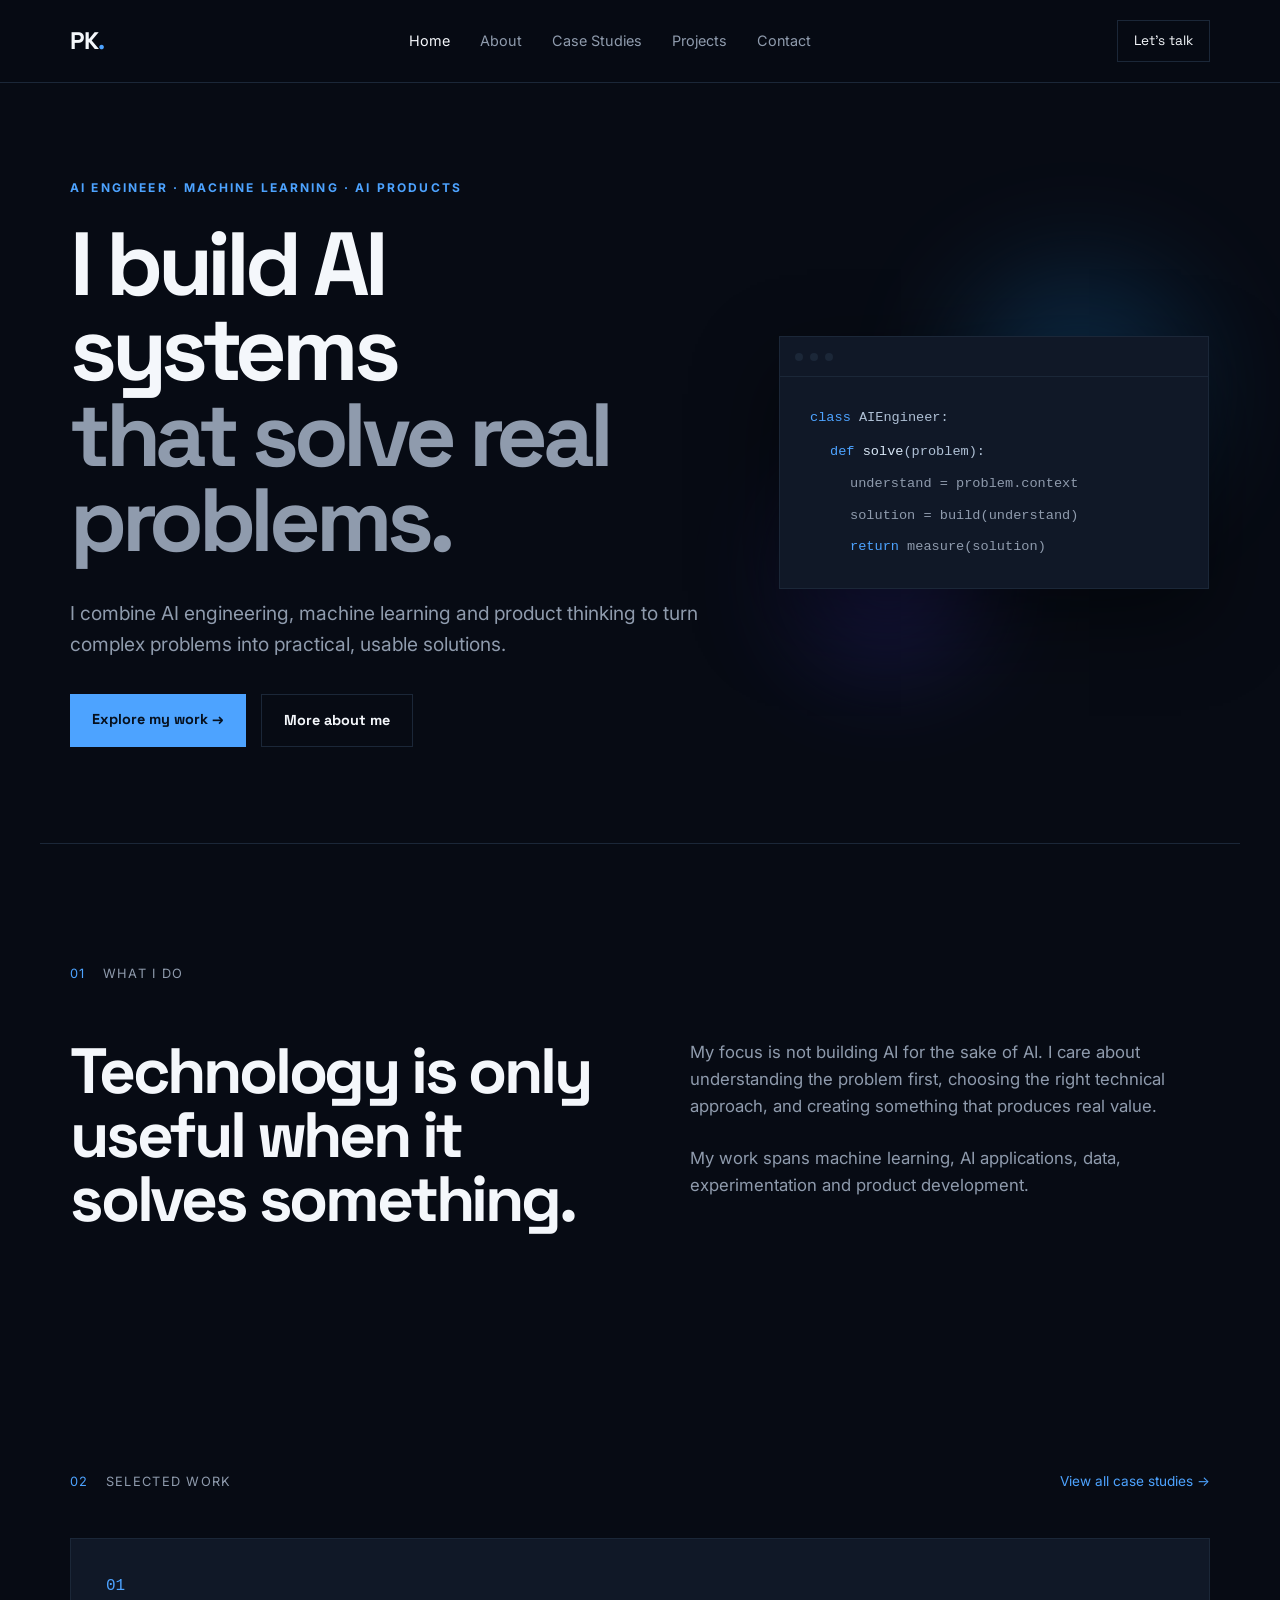
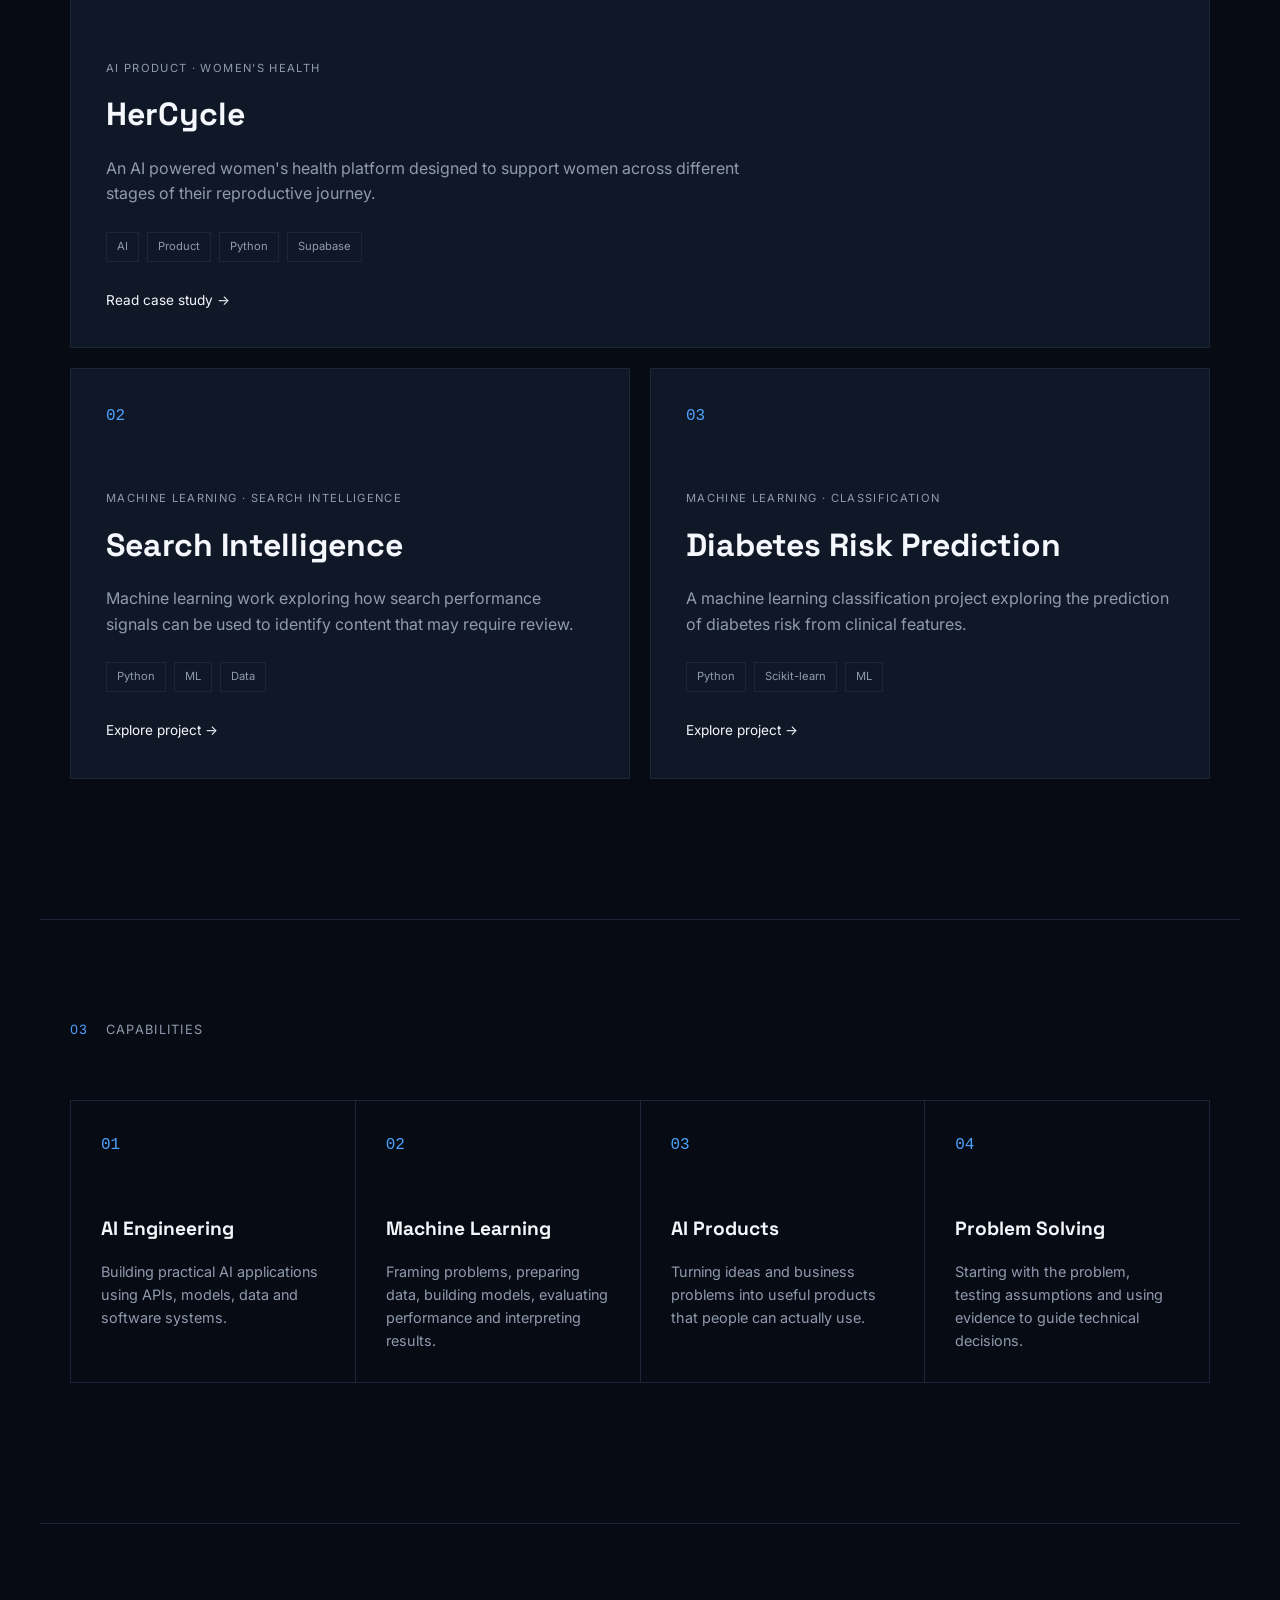
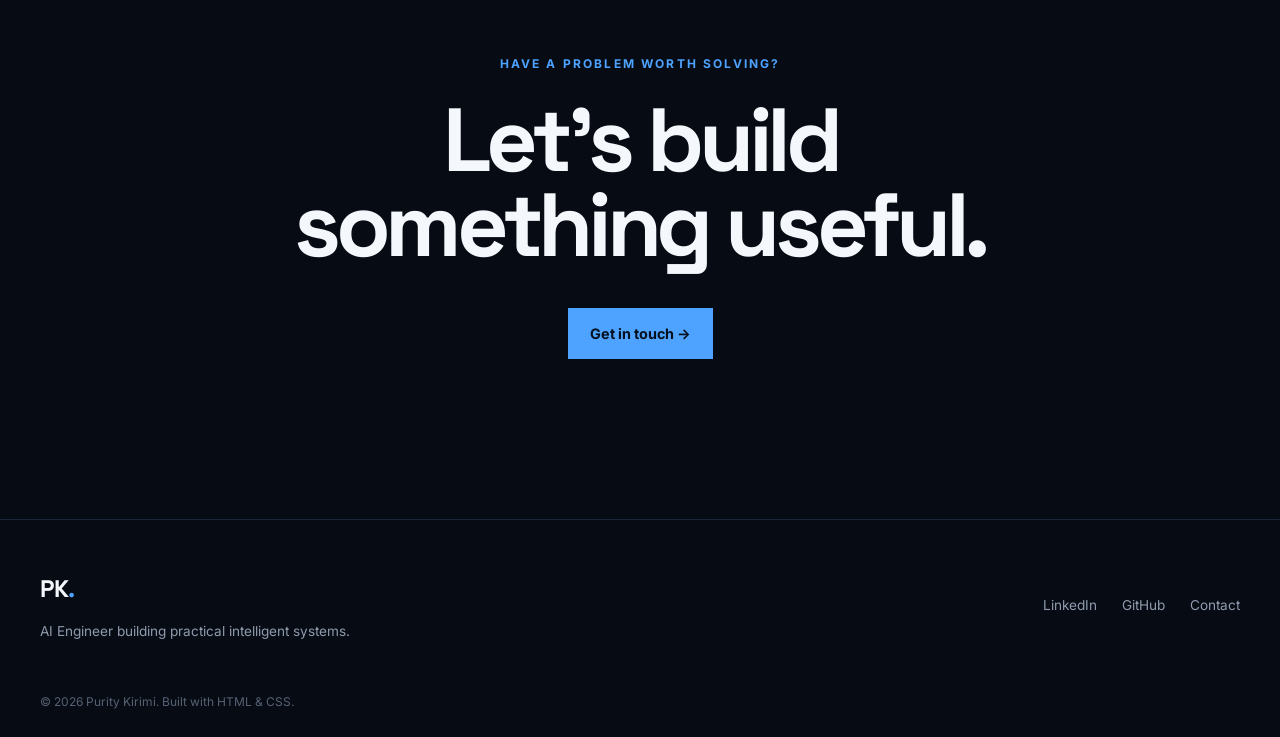
==== commit 6b5990f7: "Typography system, mobile nav, and consistent visuals across pages - Add Space Grotesk (headings) + " ====
--- a/index.html
+++ b/index.html
@@ -1,24 +1,36 @@
 <!DOCTYPE html>
 <html lang="en">
-    <meta name="description" content="Purity Kirimi — AI Product Engineer building practical AI, machine learning and intelligent products that solve real problems.">
-<meta name="author" content="Purity Kirimi">
-<meta property="og:title" content="Purity Kirimi | AI Product Engineer">
-<meta property="og:description" content="AI Product Engineer building practical AI and intelligent products to solve real problems.">
-<meta property="og:type" content="website">
-<meta property="og:url" content="https://pkirimi.github.io/Purity-Portfolio/">
 <head>
     <meta charset="UTF-8">
     <meta name="viewport" content="width=device-width, initial-scale=1.0">
 
     <title>Purity Kirimi | AI Engineer</title>
 
-    <meta name="description"
-          content="Purity Kirimi is an AI Engineer building practical AI, machine learning and intelligent products that solve real problems.">
-
+    <meta name="description" content="Purity Kirimi — AI Product Engineer building practical AI, machine learning and intelligent products that solve real problems.">
+    <meta name="author" content="Purity Kirimi">
+    <meta property="og:title" content="Purity Kirimi | AI Product Engineer">
+    <meta property="og:description" content="AI Product Engineer building practical AI and intelligent products to solve real problems.">
+    <meta property="og:type" content="website">
+    <meta property="og:url" content="https://pkirimi.github.io/Purity-Portfolio/">
+
+    <link rel="preconnect" href="https://fonts.googleapis.com">
+    <link rel="preconnect" href="https://fonts.gstatic.com" crossorigin>
+    <link href="https://fonts.googleapis.com/css2?family=Space+Grotesk:wght@500;600;700&family=Inter:wght@400;500;600&display=swap" rel="stylesheet">
     <link rel="stylesheet" href="style.css">
+
+    <!-- Google Analytics -->
+    <script async src="https://www.googletagmanager.com/gtag/js?id=G-0EHYHTBVKL"></script>
+    <script>
+      window.dataLayer = window.dataLayer || [];
+      function gtag(){dataLayer.push(arguments);}
+      gtag('js', new Date());
+      gtag('config', 'G-0EHYHTBVKL');
+    </script>
 </head>
 
 <body>
+
+<a href="#main-content" class="skip-link">Skip to main content</a>
 
 <header class="site-header">
     <nav class="navbar">
@@ -26,8 +38,11 @@
         <a href="index.html" class="logo">
             PK<span>.</span>
         </a>
-
-        <div class="nav-links">
+        <button class="nav-toggle" aria-label="Toggle menu" aria-expanded="false" aria-controls="nav-links">
+            <span></span>
+        </button>
+
+        <div class="nav-links" id="nav-links">
             <a href="index.html" class="active">Home</a>
             <a href="about.html">About</a>
             <a href="case-studies.html">Case Studies</a>
@@ -43,7 +58,7 @@
 </header>
 
 
-<main>
+<main id="main-content">
 
     <!-- HERO -->
 
@@ -83,6 +98,7 @@
 
         <div class="hero-visual">
 
+            <div class="hero-bg-image" style="background-image: url('https://d8j0ntlcm91z4.cloudfront.net/user_3E4Qc42rgJA22dBGSmIKr0z6BT1/hf_20260902_141253_c9a276c1-1107-4b8b-91e2-895a897d0ae5.png');"></div>
             <div class="orb orb-one"></div>
             <div class="orb orb-two"></div>
 
@@ -182,6 +198,8 @@
             <article class="work-card featured">
 
                 <div class="work-number">01</div>
+
+                <div class="work-thumb" style="background-image: url('https://d8j0ntlcm91z4.cloudfront.net/user_3E4Qc42rgJA22dBGSmIKr0z6BT1/hf_20260902_141254_83f27439-2e3b-46b4-8778-837a75768482.png');"></div>
 
                 <div class="work-content">
 
@@ -217,6 +235,8 @@
 
                 <div class="work-number">02</div>
 
+                <div class="work-thumb" style="background-image: url('https://d8j0ntlcm91z4.cloudfront.net/user_3E4Qc42rgJA22dBGSmIKr0z6BT1/hf_20260902_141254_2fcabe67-8af0-486a-8585-0c144b6f8ec4.png');"></div>
+
                 <div class="work-content">
 
                     <p class="work-type">
@@ -237,7 +257,7 @@
                         <span>Data</span>
                     </div>
 
-                    <a href="case-studies.html" class="text-link">
+                    <a href="flyrank.html" class="text-link">
                         Explore project →
                     </a>
 
@@ -249,6 +269,8 @@
             <article class="work-card">
 
                 <div class="work-number">03</div>
+
+                <div class="work-thumb" style="background-image: url('https://d8j0ntlcm91z4.cloudfront.net/user_3E4Qc42rgJA22dBGSmIKr0z6BT1/hf_20260902_141253_b492878e-f806-4ca5-a02b-75c6d16d89ee.png');"></div>
 
                 <div class="work-content">
 
@@ -270,7 +292,7 @@
                         <span>ML</span>
                     </div>
 
-                    <a href="case-studies.html" class="text-link">
+                    <a href="diabetes.html" class="text-link">
                         Explore project →
                     </a>
 
@@ -397,5 +419,6 @@
 
 </footer>
 
+<script src="main.js"></script>
 </body>
 </html>
--- a/style.css
+++ b/style.css
@@ -26,15 +26,41 @@
 }
 
 body {
-    font-family: Arial, Helvetica, sans-serif;
+    font-family: "Inter", Arial, Helvetica, sans-serif;
     background: var(--bg);
     color: var(--text);
     line-height: 1.6;
 }
 
+h1, h2, h3, h4,
+.logo, .hero-buttons .button, .nav-cta {
+    font-family: "Space Grotesk", "Inter", Arial, sans-serif;
+}
+
 a {
     color: inherit;
     text-decoration: none;
+}
+
+
+/* SKIP LINK */
+
+.skip-link {
+    position: absolute;
+    top: -60px;
+    left: 20px;
+    z-index: 200;
+    background: var(--blue);
+    color: var(--bg);
+    padding: 10px 18px;
+    font-weight: 700;
+    font-size: 0.85rem;
+    border-radius: 4px;
+    transition: top 0.2s ease;
+}
+
+.skip-link:focus {
+    top: 20px;
 }
 
 
@@ -93,6 +119,55 @@
 
 .nav-cta:hover {
     border-color: var(--blue);
+}
+
+.nav-toggle {
+    display: none;
+    width: 34px;
+    height: 34px;
+    border: none;
+    background: none;
+    cursor: pointer;
+    position: relative;
+}
+
+.nav-toggle span,
+.nav-toggle span::before,
+.nav-toggle span::after {
+    position: absolute;
+    left: 6px;
+    right: 6px;
+    height: 2px;
+    background: var(--text);
+    transition: transform 0.25s ease, opacity 0.2s ease, top 0.25s ease;
+}
+
+.nav-toggle span {
+    top: 16px;
+}
+
+.nav-toggle span::before {
+    content: "";
+    top: -8px;
+}
+
+.nav-toggle span::after {
+    content: "";
+    top: 8px;
+}
+
+.site-header.nav-open .nav-toggle span {
+    background: transparent;
+}
+
+.site-header.nav-open .nav-toggle span::before {
+    top: 0;
+    transform: rotate(45deg);
+}
+
+.site-header.nav-open .nav-toggle span::after {
+    top: 0;
+    transform: rotate(-45deg);
 }
 
 
@@ -260,6 +335,18 @@
     color: var(--muted);
 }
 
+.hero-bg-image {
+    position: absolute;
+    inset: -40px;
+    background-size: cover;
+    background-position: center;
+    opacity: 0.5;
+    filter: saturate(1.1);
+    z-index: 0;
+    mask-image: radial-gradient(circle at center, black 40%, transparent 75%);
+    -webkit-mask-image: radial-gradient(circle at center, black 40%, transparent 75%);
+}
+
 .orb {
     position: absolute;
     border-radius: 50%;
@@ -346,6 +433,8 @@
     display: flex;
     flex-direction: column;
     transition: 0.25s;
+    overflow: hidden;
+    position: relative;
 }
 
 .work-card:hover {
@@ -354,15 +443,45 @@
     transform: translateY(-4px);
 }
 
+.work-card:hover .work-thumb {
+    transform: scale(1.04);
+}
+
 .work-card.featured {
     grid-column: span 2;
     min-height: 350px;
 }
 
+.work-thumb {
+    position: absolute;
+    top: 0;
+    right: 0;
+    width: 55%;
+    height: 100%;
+    background-size: cover;
+    background-position: center;
+    opacity: 0.5;
+    transition: transform 0.4s ease, opacity 0.25s ease;
+    mask-image: linear-gradient(to left, black 35%, transparent 90%);
+    -webkit-mask-image: linear-gradient(to left, black 35%, transparent 90%);
+    pointer-events: none;
+}
+
+.work-card.featured .work-thumb {
+    width: 42%;
+}
+
 .work-number {
     color: var(--blue);
     font-family: "Courier New", monospace;
     margin-bottom: 60px;
+    position: relative;
+    z-index: 1;
+}
+
+.work-content {
+    position: relative;
+    z-index: 1;
 }
 
 .work-content {
@@ -535,29 +654,57 @@
     .capabilities-grid {
         grid-template-columns: 1fr 1fr;
     }
+
+    .capability {
+        min-height: 200px;
+        padding: 25px;
+    }
+
+    .capability h3 {
+        margin: 35px 0 12px;
+    }
 }
 
 
 @media (max-width: 650px) {
 
     .navbar {
-        flex-wrap: wrap;
-        gap: 20px;
-    }
-
-    .nav-links {
-        order: 3;
-        width: 100%;
-        justify-content: space-between;
-        gap: 10px;
-    }
-
-    .nav-links a {
-        font-size: 0.75rem;
+        padding: 16px 20px;
+        position: relative;
+    }
+
+    .nav-toggle {
+        display: block;
+        order: 2;
     }
 
     .nav-cta {
         display: none;
+    }
+
+    .nav-links {
+        position: absolute;
+        top: 100%;
+        left: 0;
+        right: 0;
+        flex-direction: column;
+        gap: 0;
+        background: var(--bg-light);
+        border-bottom: 1px solid var(--border);
+        max-height: 0;
+        overflow: hidden;
+        transition: max-height 0.3s ease;
+    }
+
+    .site-header.nav-open .nav-links {
+        max-height: 400px;
+    }
+
+    .nav-links a {
+        padding: 16px 20px;
+        border-top: 1px solid var(--border);
+        font-size: 0.95rem;
+        width: 100%;
     }
 
     .hero {
@@ -581,8 +728,28 @@
         grid-column: span 1;
     }
 
+    .work-thumb {
+        width: 100%;
+        opacity: 0.18;
+        mask-image: linear-gradient(to top, black 0%, transparent 65%);
+        -webkit-mask-image: linear-gradient(to top, black 0%, transparent 65%);
+    }
+
+    .work-card.featured .work-thumb {
+        width: 100%;
+    }
+
     .capabilities-grid {
         grid-template-columns: 1fr;
+    }
+
+    .capability {
+        min-height: auto;
+        padding: 22px;
+    }
+
+    .capability h3 {
+        margin: 25px 0 10px;
     }
 
     .section-heading {
@@ -773,7 +940,38 @@
     display: flex;
     flex-direction: column;
 
+    position: relative;
+    overflow: hidden;
+
     transition: 0.25s ease;
+}
+
+.project-thumb {
+    position: absolute;
+    top: 0;
+    right: 0;
+    width: 45%;
+    height: 100%;
+    background-size: cover;
+    background-position: center;
+    opacity: 0.45;
+    transition: transform 0.4s ease;
+    mask-image: linear-gradient(to left, black 30%, transparent 90%);
+    -webkit-mask-image: linear-gradient(to left, black 30%, transparent 90%);
+    pointer-events: none;
+}
+
+.project-card:hover .project-thumb {
+    transform: scale(1.04);
+}
+
+.project-top,
+.project-card h2,
+.project-card > p,
+.project-card .tags,
+.project-card .text-link {
+    position: relative;
+    z-index: 1;
 }
 
 .project-card:hover {
@@ -853,6 +1051,13 @@
     .project-card {
         min-height: 350px;
     }
+
+    .project-thumb {
+        width: 100%;
+        opacity: 0.16;
+        mask-image: linear-gradient(to top, black 0%, transparent 65%);
+        -webkit-mask-image: linear-gradient(to top, black 0%, transparent 65%);
+    }
 }
 
 @media (max-width: 500px) {
